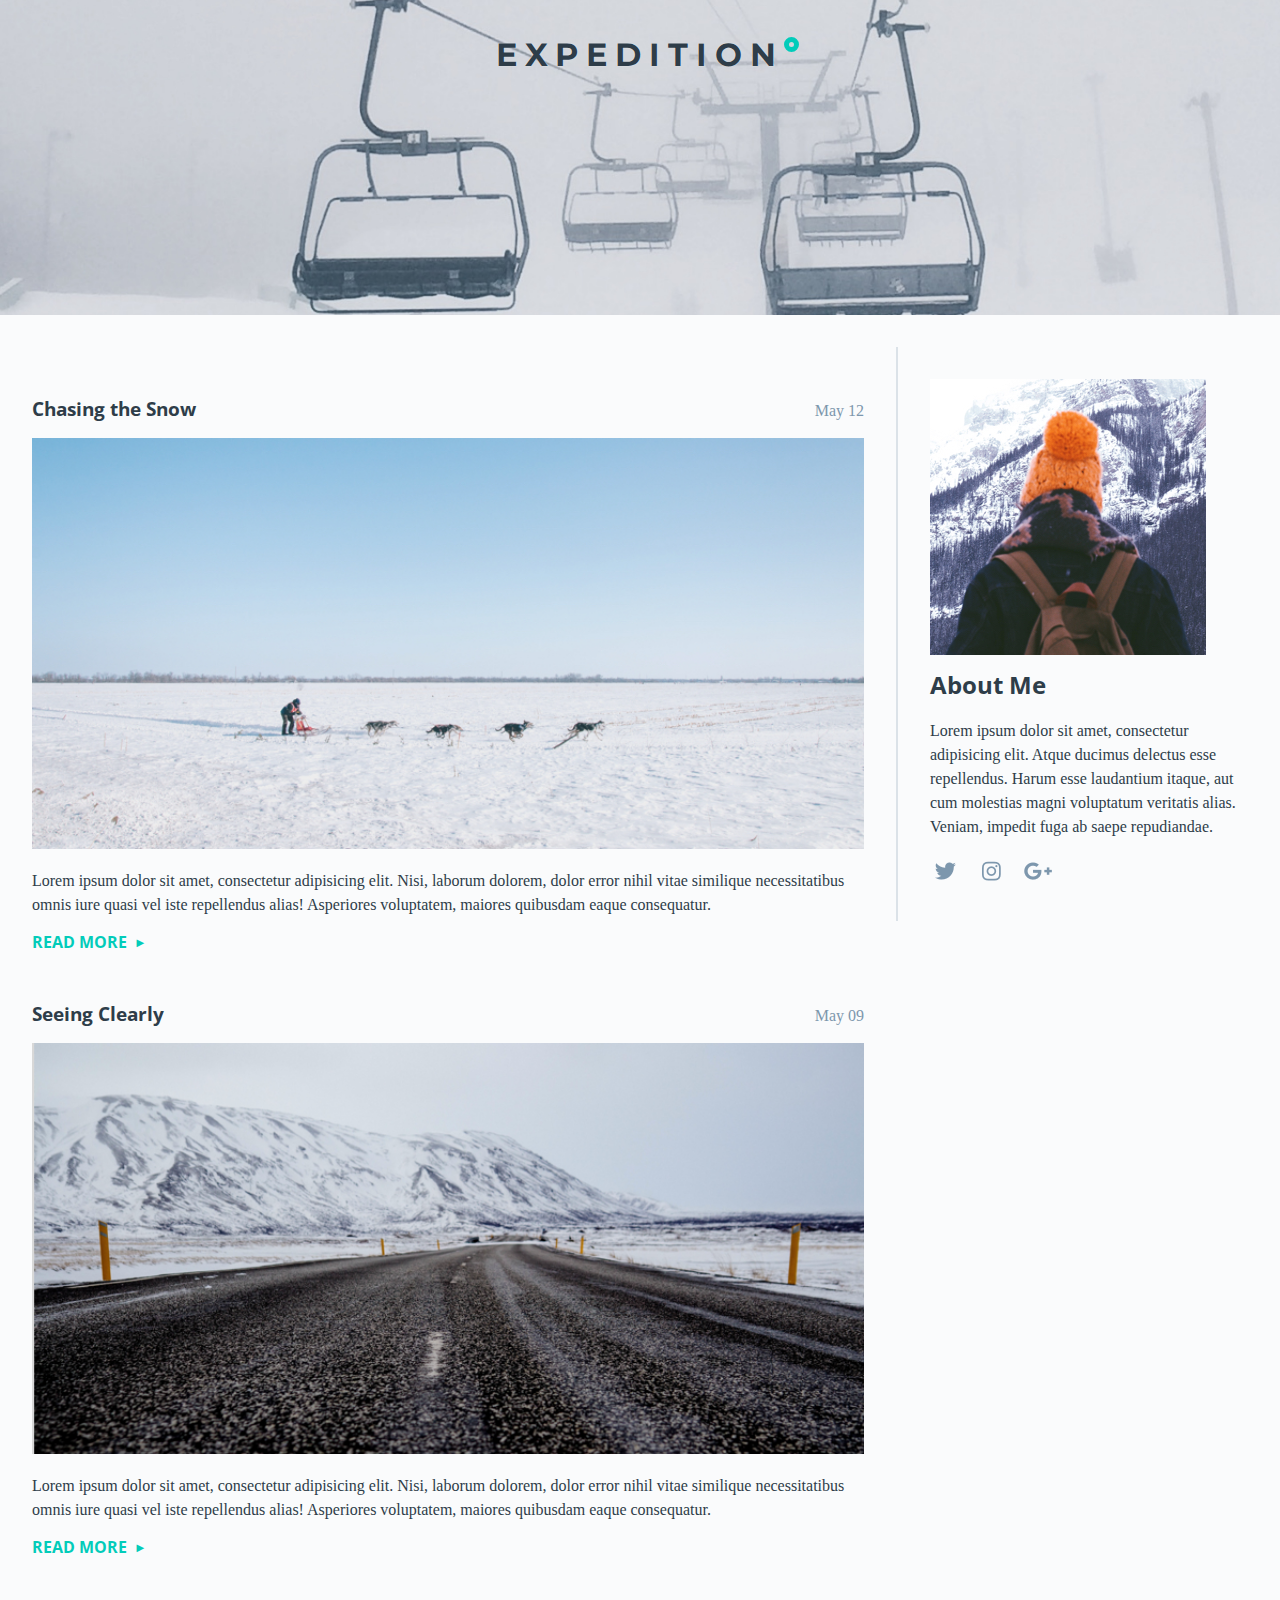
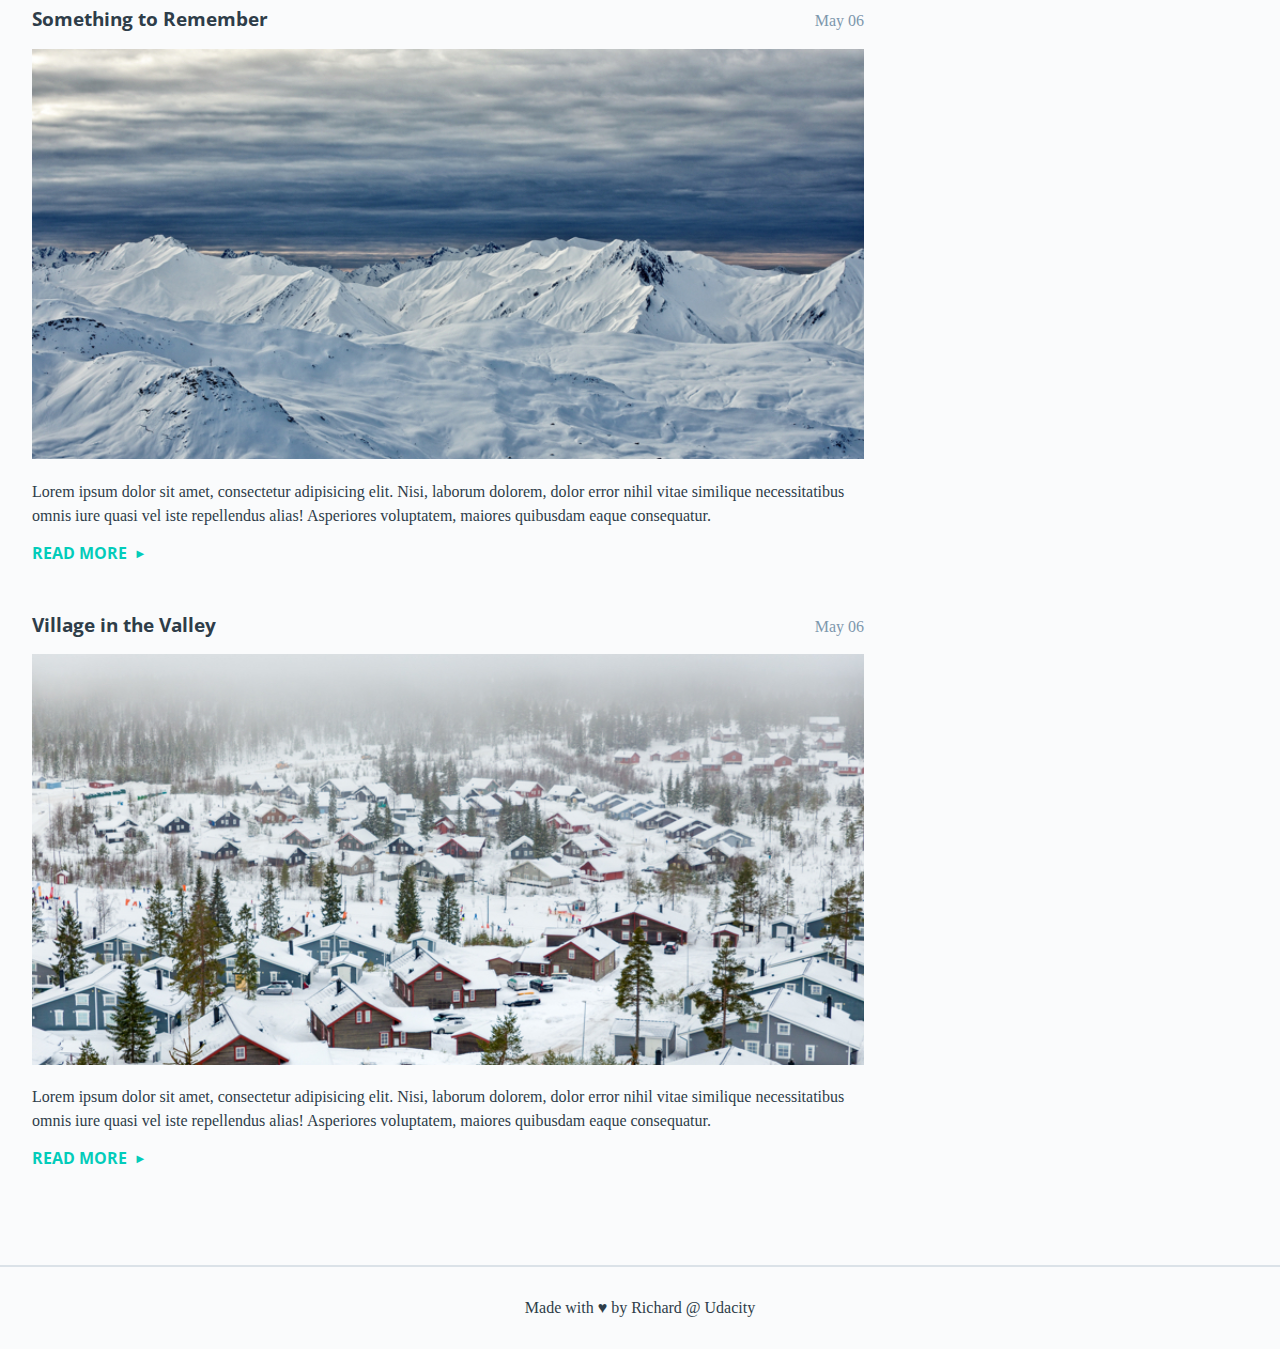
==== index.html @ f10b00ee "First upload" ====
<!doctype html>
<html lang="en">
<head>
    <meta charset="utf-8">
    <title>Blog Project</title>
    <meta name="viewport" content="width=device-width, initial-scale=1">
    <meta name="description" content="">
    <link rel="stylesheet" href="https://fonts.googleapis.com/css?family=Montserrat|Open+Sans">
    <link rel="stylesheet" href="css/normalize.min.css">
    <link rel="stylesheet" href="css/app.css">
</head>
<body>

    <header class="page-header">
        <h1>Expedition</h1>
    </header>

    <div class="container">
        <main>
            <h2 class="visuallyhidden">Articles</h2>

            <article>
                <header>
                    <h3>Chasing the Snow</h3>
                    <time datetime="2016-05-12T08:00">May 12</time>
                </header>

                <img src="img/chasing-the-snow.jpg" alt="A dogsled team in Alaska">

                <p>Lorem ipsum dolor sit amet, consectetur adipisicing elit. Nisi, laborum dolorem, dolor error nihil vitae similique necessitatibus omnis iure quasi vel iste repellendus alias! Asperiores voluptatem, maiores quibusdam eaque consequatur.</p>

                <a class="read-more" href="#">Read more</a>
            </article>

            <article>
                <header>
                    <h3>Seeing Clearly</h3>
                    <time datetime="2016-05-09T10:35">May 09</time>
                </header>

                <img src="img/seeing-clearly.png" alt="Mountain peaks in Alaska">

                <p>Lorem ipsum dolor sit amet, consectetur adipisicing elit. Nisi, laborum dolorem, dolor error nihil vitae similique necessitatibus omnis iure quasi vel iste repellendus alias! Asperiores voluptatem, maiores quibusdam eaque consequatur.</p>

                <a class="read-more" href="#">Read more</a>
            </article>

            <article>
                <header>
                    <h3>Something to Remember</h3>
                    <time datetime="2016-05-06T22:50">May 06</time>
                </header>

                <img src="img/something-to-remember.jpg" alt="A winding, snow-covered road">

                <p>Lorem ipsum dolor sit amet, consectetur adipisicing elit. Nisi, laborum dolorem, dolor error nihil vitae similique necessitatibus omnis iure quasi vel iste repellendus alias! Asperiores voluptatem, maiores quibusdam eaque consequatur.</p>

                <a class="read-more" href="#">Read more</a>
            </article>

            <article>
                <header>
                    <h3>Village in the Valley</h3>
                    <time datetime="2016-05-06T22:49">May 06</time>
                </header>

                <img src="img/village-in-the-valley.jpg" alt="A quaint winter village nestled in the mountain">

                <p>Lorem ipsum dolor sit amet, consectetur adipisicing elit. Nisi, laborum dolorem, dolor error nihil vitae similique necessitatibus omnis iure quasi vel iste repellendus alias! Asperiores voluptatem, maiores quibusdam eaque consequatur.</p>

                <a class="read-more" href="#">Read more</a>
            </article>
        </main>

        <aside>
            <img src="img/profilepic.jpg" alt="My profile picture">

            <div class="sidebar-text">
                <h2>About Me</h2>
                <p>Lorem ipsum dolor sit amet, consectetur adipisicing elit. Atque ducimus delectus esse repellendus. Harum esse laudantium itaque, aut cum molestias magni voluptatum veritatis alias. Veniam, impedit fuga ab saepe repudiandae.</p>

                <section>
                    <h3 class="visuallyhidden">Social Links</h3>
                    <a class="social-link" href="https://twitter.com/udacity">
                        <img src="img/social-twitter.png" alt="Twitter">
                    </a>
                    <a class="social-link" href="https://www.instagram.com/udacity/">
                        <img src="img/social-instagram.png" alt="Instagram">
                    </a>
                    <a class="social-link" href="https://plus.google.com/+Udacity">
                        <img src="img/social-google.png" alt="Google Plus">
                    </a>
                </section>
            </div>
        </aside>
    </div>

    <footer>
        Made with &hearts; by Richard @ Udacity
    </footer>

    <script src="js/app.js"></script>
</body>
</html>
---- css/app.css ----
/*** Site Colors ***

pale-grey: #fafbfc
pale-grey-two: #dbe2e8
dark: #2e3d49
bluegrey: #7d97ad
aquamarine: #02ccba

*/

html {
    box-sizing: border-box;
}

*,
*::before,
*::after {
    box-sizing: inherit;
}

body {
    background-color: #fafbfc;
    color: #2e3d49;
    font-family: Georgia, Times, 'Times New Roman', serif;
}

h1 {
    font-family: 'Montserrat', sans-serif;
}

h2,
h3,
h4 {
    font-family: 'Open Sans', sans-serif;
}

p {
    line-height: 1.5;
}

.container {
    margin: auto;
    max-width: 1300px;
}


/*** Header Styling ***/
.page-header {
    background-image: url('../img/headerimage.jpg');
    background-position: 50% 75%;
    background-size: cover;
    text-align: center;
    padding: 1em;
    margin-bottom: 2rem;
    min-height: 25vh;
}

h1 {
    letter-spacing: 8px;
    position: relative;
    text-transform: uppercase;
    text-shadow: 0 0 1px white;
}

h1::after {
    border: 5px solid #02ccba;
    border-radius: 50%;
    content: '';
    height: 15px;
    width: 15px;
    position: absolute;
}


/*** Article Styling ***/
article,
aside {
    margin: 2em;
}

article header {
    display: flex;
    align-items: baseline;
    justify-content: space-between;
}

time {
    color: #7d97ad;
}

article img {
    height: auto;
    width: 100%;
}

.read-more {
    color: #02ccba;
    font-family: 'Open Sans', sans-serif;
    font-weight: bold;
    text-decoration: none;
    text-transform: uppercase;
}

.read-more::after {
    content: '►';
    position: relative;
    left: 7px;
    font-size: 80%;
    top: -1px;
}


/*** Sidebar Styling ***/
aside {
    border-top: 2px solid #dbe2e8;
    margin-top: 2em;
    padding-top: 2em;
}

.social-link {
    display: inline-block;
    margin-right: 0.75em;
}


/*** Footer Styling ***/
footer {
    border-top: 2px solid #dbe2e8;
    margin-top: 4em;
    padding: 2em;
    text-align: center;
}


/*** Reponsive Styles ***/
@media (min-width: 650px) {
    aside {
        display: flex;
    }

    .sidebar-text {
        margin-left: 2em;
    }

    .sidebar-text h2 {
        margin-top: 0;
    }
}

@media (min-width: 1000px) {
    .page-header {
        min-height: 35vh;
    }

    .container {
        display: flex;
    }

    main {
        flex: 1 1 70%;
    }

    aside {
        display: block;
        border-top: 0;
        border-left: 2px solid #dbe2e8;
        margin: 0;
        padding: 2em;
        flex: 0 1 30%;
        align-self: flex-start;
    }

    .sidebar-text {
        margin-left: 0;
    }

    .sidebar-text h2 {
        margin-top: 0.5em;
    }
}

/*** Helper Classes ***/

/* from the HTML5 Boilerplate project for hidden, but accessible headings: https://github.com/h5bp/html5-boilerplate/blob/master/dist/css/main.css#L126-L145 */
.visuallyhidden {
    border: 0;
    clip: rect(0 0 0 0);
    height: 1px;
    margin: -1px;
    overflow: hidden;
    padding: 0;
    position: absolute;
    width: 1px;
    white-space: nowrap;
}
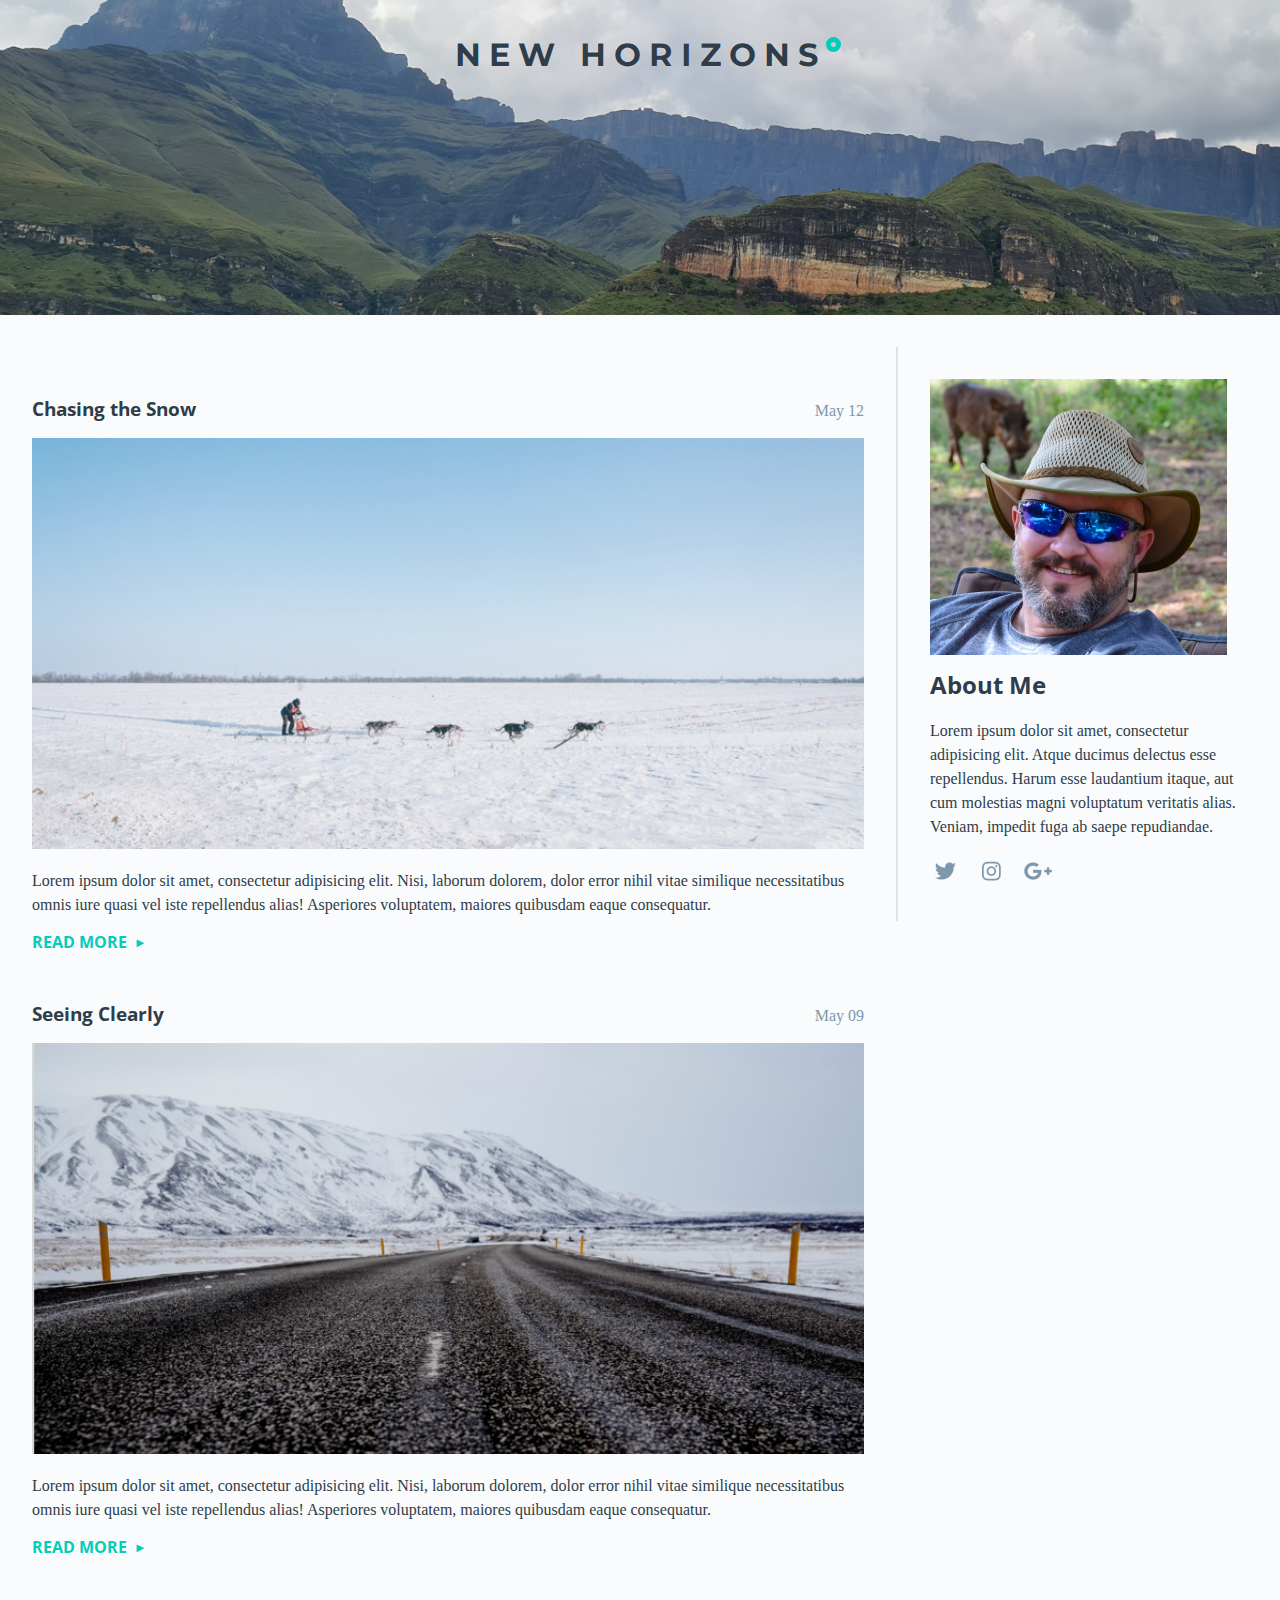
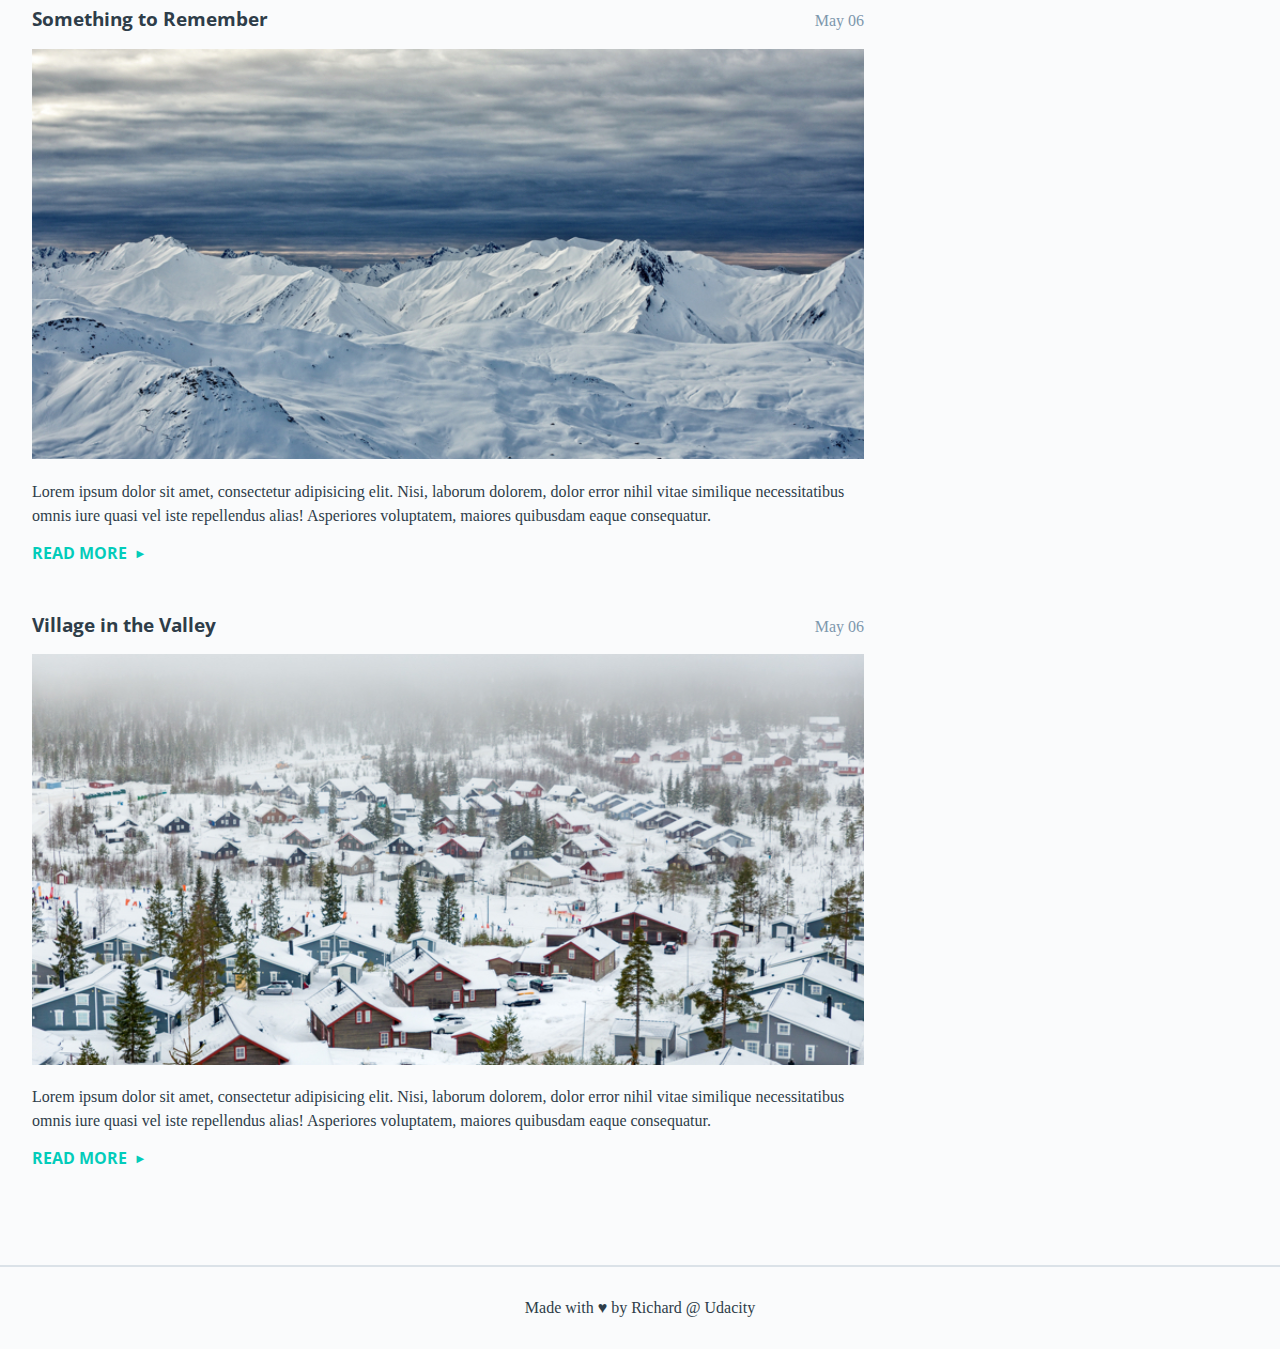
==== commit cf044ba3: "Heading change" ====
--- a/index.html
+++ b/index.html
@@ -12,7 +12,7 @@
 <body>
 
     <header class="page-header">
-        <h1>Expedition</h1>
+        <h1>New Horizons</h1>
     </header>
 
     <div class="container">
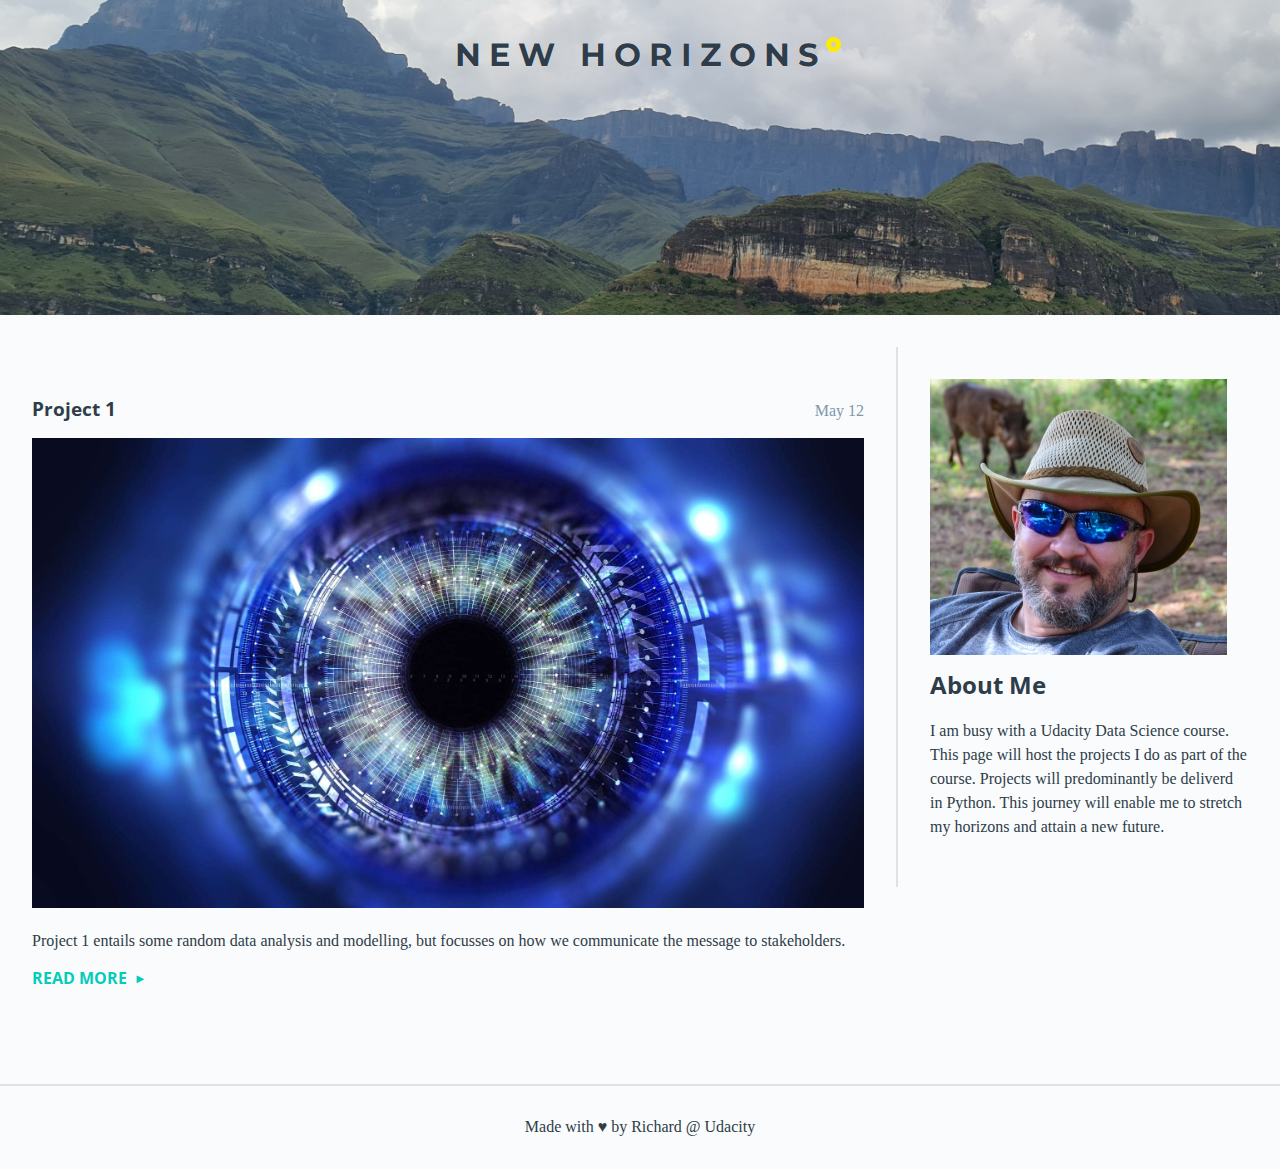
==== commit f4534f35: "Correct the index and Project 12 pages to point in the right direction" ====
--- a/index.html
+++ b/index.html
@@ -2,7 +2,7 @@
 <html lang="en">
 <head>
     <meta charset="utf-8">
-    <title>Blog Project</title>
+    <title>New Horizons</title>
     <meta name="viewport" content="width=device-width, initial-scale=1">
     <meta name="description" content="">
     <link rel="stylesheet" href="https://fonts.googleapis.com/css?family=Montserrat|Open+Sans">
@@ -21,18 +21,18 @@
 
             <article>
                 <header>
-                    <h3>Chasing the Snow</h3>
-                    <time datetime="2016-05-12T08:00">May 12</time>
+                    <h3>Project 1</h3>
+                    <time datetime="2021-05-12T08:00">May 12</time>
                 </header>
 
-                <img src="img/chasing-the-snow.jpg" alt="A dogsled team in Alaska">
+                <img src="img/Project 1.jpg" alt="Project 1">
 
-                <p>Lorem ipsum dolor sit amet, consectetur adipisicing elit. Nisi, laborum dolorem, dolor error nihil vitae similique necessitatibus omnis iure quasi vel iste repellendus alias! Asperiores voluptatem, maiores quibusdam eaque consequatur.</p>
+                <p>Project 1 entails some random data analysis and modelling, but focusses on how we communicate the message to stakeholders.</p>
 
-                <a class="read-more" href="#">Read more</a>
+                <a class="read-more" href="Project 1.html">Read more</a>
             </article>
 
-            <article>
+            <!-- <article>
                 <header>
                     <h3>Seeing Clearly</h3>
                     <time datetime="2016-05-09T10:35">May 09</time>
@@ -69,7 +69,7 @@
                 <p>Lorem ipsum dolor sit amet, consectetur adipisicing elit. Nisi, laborum dolorem, dolor error nihil vitae similique necessitatibus omnis iure quasi vel iste repellendus alias! Asperiores voluptatem, maiores quibusdam eaque consequatur.</p>
 
                 <a class="read-more" href="#">Read more</a>
-            </article>
+            </article> -->
         </main>
 
         <aside>
@@ -77,9 +77,11 @@
 
             <div class="sidebar-text">
                 <h2>About Me</h2>
-                <p>Lorem ipsum dolor sit amet, consectetur adipisicing elit. Atque ducimus delectus esse repellendus. Harum esse laudantium itaque, aut cum molestias magni voluptatum veritatis alias. Veniam, impedit fuga ab saepe repudiandae.</p>
+                <p>I am busy with a Udacity Data Science course. This page will host the projects I do as part of the course. Projects will predominantly be deliverd in Python. 
+                    This journey will enable me to stretch my horizons and attain a new future.
+                </p>
 
-                <section>
+                <!--<section>
                     <h3 class="visuallyhidden">Social Links</h3>
                     <a class="social-link" href="https://twitter.com/udacity">
                         <img src="img/social-twitter.png" alt="Twitter">
@@ -90,7 +92,7 @@
                     <a class="social-link" href="https://plus.google.com/+Udacity">
                         <img src="img/social-google.png" alt="Google Plus">
                     </a>
-                </section>
+                </section>-->
             </div>
         </aside>
     </div>
--- a/css/app.css
+++ b/css/app.css
@@ -63,7 +63,7 @@
 }
 
 h1::after {
-    border: 5px solid #02ccba;
+    border: 5px solid #fdec02;
     border-radius: 50%;
     content: '';
     height: 15px;
